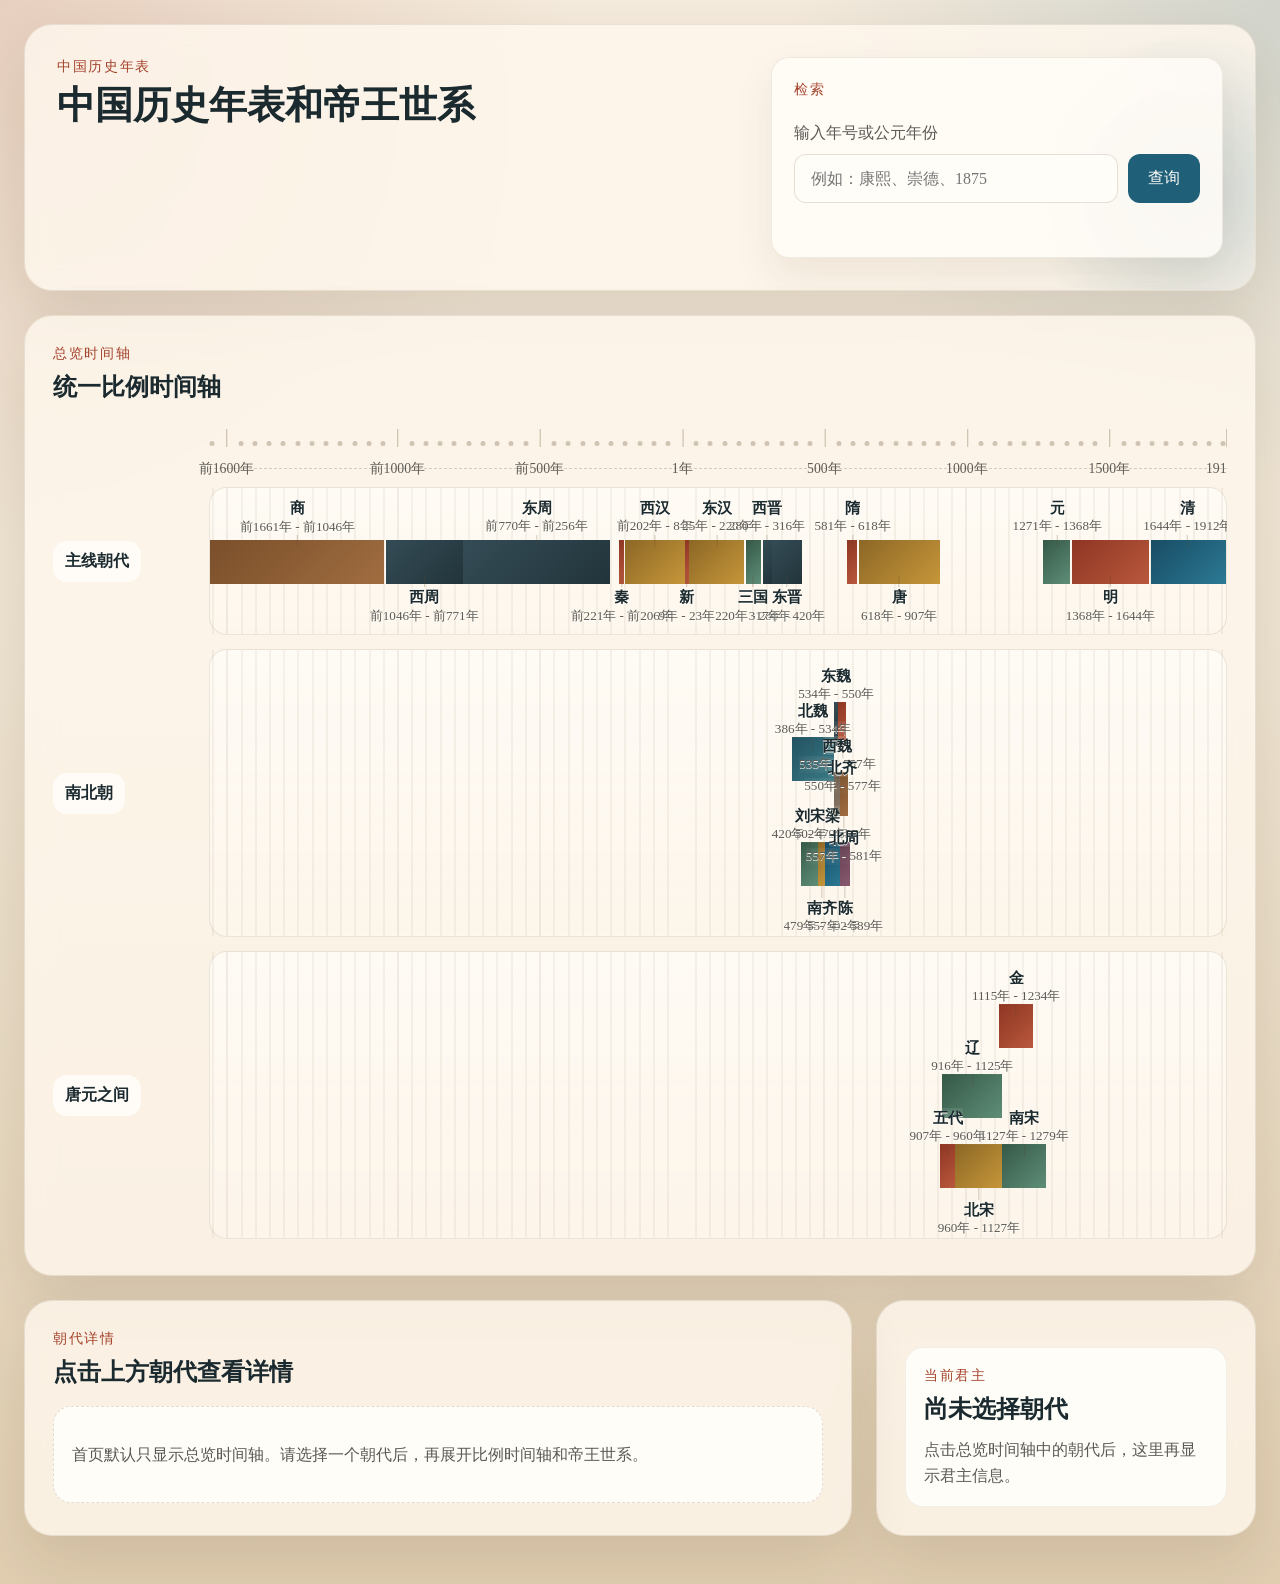
==== history/index.html @ cb57e573 "Add files via upload" ====
<!doctype html>
<html lang="zh-CN">
  <head>
    <meta charset="UTF-8" />
    <meta name="viewport" content="width=device-width, initial-scale=1.0" />
    <title>中国历史年表和帝王世系</title>
    <link rel="stylesheet" href="./src/styles.css" />
  </head>
  <body>
    <div class="page-shell">
      <header class="hero panel">
        <div class="hero-copy">
          <p class="eyebrow">中国历史年表</p>
          <h1>中国历史年表和帝王世系</h1>
        </div>
        <div class="hero-search">
          <div class="section-heading hero-search-head">
            <div>
              <p class="eyebrow">检索</p>
              <!-- <h2>按年号或公元年份反查</h2> -->
            </div>
          </div>

          <form id="searchForm" class="search-form">
            <label class="search-label" for="searchInput">输入年号或公元年份</label>
            <div class="search-row">
              <input
                id="searchInput"
                name="query"
                type="text"
                autocomplete="off"
                placeholder="例如：康熙、崇德、1875"
              />
              <button type="submit">查询</button>
            </div>
          </form>

          <div class="hero-search-body">
            <div id="searchResults" class="search-results" aria-live="polite"></div>
          </div>
        </div>
      </header>

      <main class="app-grid">
        <section class="panel overview-panel">
          <div class="section-heading">
            <div>
              <p class="eyebrow">总览时间轴</p>
              <h2>统一比例时间轴</h2>
            </div>
          </div>
          <div id="overviewTimeline" class="timeline-host" aria-live="polite"></div>
        </section>

        <aside class="panel search-panel">
          <div class="section-heading">
            <div>
              <!-- <p class="eyebrow">详情</p> -->
              <!-- <h2>当前皇帝</h2> -->
            </div>
          </div>
          <div id="selectedRulerPanel" class="selected-ruler-panel" aria-live="polite"></div>
        </aside>

        <section class="panel detail-panel" id="detailPanel" aria-live="polite"></section>
      </main>
    </div>

    <script src="./src/data/overview.js"></script>
    <script src="./src/data/shang.js"></script>
    <script src="./src/data/zhou.js"></script>
    <script src="./src/data/qin-xin.js"></script>
    <script src="./src/data/three-kingdoms.js"></script>
    <script src="./src/data/han.js"></script>
    <script src="./src/data/jin-dynasties.js"></script>
    <script src="./src/data/southern-northern-dynasties.js"></script>
    <script src="./src/data/sui-tang.js"></script>
    <script src="./src/data/five-dynasties.js"></script>
    <script src="./src/data/liao.js"></script>
    <script src="./src/data/song.js"></script>
    <script src="./src/data/jin.js"></script>
    <script src="./src/data/qing.js"></script>
    <script src="./src/data/ming.js"></script>
    <script src="./src/data/yuan.js"></script>
    <script src="./src/main.js"></script>
  </body>
</html>
---- history/src/styles.css ----
:root {
  --bg: #efe4d2;
  --bg-deep: #e1ceb1;
  --ink: #1b2a2f;
  --muted: #5c5a55;
  --panel: rgba(255, 248, 238, 0.8);
  --panel-border: rgba(94, 72, 44, 0.12);
  --shadow: 0 24px 60px rgba(59, 38, 17, 0.12);
  --bronze: #8b5e34;
  --gold: #af7b28;
  --vermilion: #a4432b;
  --jade: #47705e;
  --teal: #2f6672;
  --sand: #8b765d;
  --qing: #1f5f78;
  --qing-shiqing: #607682;
  --qing-shiqing-deep: #4f6672;
  --qing-xiangse: #a48e66;
  --qing-xiangse-deep: #8f7a54;
  --ink-soft: #314b53;
  --white: #fffdfa;
  --focus: #8f2d1c;
  --genealogy-link-gap: 18px;
  --genealogy-line: rgba(88, 72, 50, 0.62);
  --genealogy-line-strong: rgba(88, 72, 50, 0.78);
  --radius-xl: 28px;
  --radius-lg: 18px;
  --radius-md: 14px;
  --radius-sm: 10px;
}

* {
  box-sizing: border-box;
}

html {
  scroll-behavior: smooth;
}

body {
  margin: 0;
  color: var(--ink);
  font-family: "Songti SC", "Noto Serif CJK SC", "STSong", serif;
  background:
    radial-gradient(circle at top left, rgba(164, 67, 43, 0.16), transparent 28%),
    radial-gradient(circle at top right, rgba(31, 95, 120, 0.16), transparent 24%),
    linear-gradient(180deg, #f5ebdc 0%, var(--bg) 42%, var(--bg-deep) 100%);
  min-height: 100vh;
}

button,
input {
  font: inherit;
}

button {
  cursor: pointer;
}

.page-shell {
  width: 100%;
  margin: 0;
  padding: 24px 24px 48px;
}

.panel {
  background: var(--panel);
  backdrop-filter: blur(14px);
  border: 1px solid var(--panel-border);
  border-radius: var(--radius-xl);
  box-shadow: var(--shadow);
}

.hero {
  padding: 32px;
  display: grid;
  gap: 24px;
  grid-template-columns: minmax(0, 1.45fr) minmax(340px, 0.95fr);
  align-items: start;
  position: relative;
  overflow: hidden;
}

.hero::after {
  content: "";
  position: absolute;
  inset: auto -10% -35% auto;
  width: 380px;
  height: 380px;
  border-radius: 50%;
  background: radial-gradient(circle, rgba(31, 95, 120, 0.2), transparent 60%);
  pointer-events: none;
}

.eyebrow {
  margin: 0 0 8px;
  color: var(--vermilion);
  font-size: 0.88rem;
  letter-spacing: 0.12em;
  text-transform: uppercase;
}

.hero h1,
.section-heading h2,
.subpanel-head h3,
.focus-card h3,
.search-result-card h3,
.ruler-card h3 {
  margin: 0;
  font-family: "Kaiti SC", "STKaiti", "BiauKai", serif;
  font-weight: 700;
}

.hero h1 {
  font-size: clamp(2rem, 3vw, 3.2rem);
  line-height: 1.1;
}

.hero-text,
.section-note,
.detail-summary p,
.placeholder-state p,
.empty-search p,
.search-meta p,
.ruler-note,
.summary-list li {
  line-height: 1.7;
  color: var(--muted);
}

.hero-search {
  position: relative;
  z-index: 1;
  padding: 22px;
  background: rgba(255, 252, 247, 0.88);
  border: 1px solid rgba(94, 72, 44, 0.1);
  border-radius: var(--radius-lg);
  box-shadow: 0 18px 40px rgba(59, 38, 17, 0.08);
}

.hero-search-body {
  margin-top: 16px;
  max-height: 320px;
  overflow: auto;
  padding-right: 6px;
}

.detail-stats {
  display: grid;
  gap: 14px;
  grid-template-columns: repeat(auto-fit, minmax(180px, 1fr));
}

.metric-card,
.focus-card {
  background: rgba(255, 253, 249, 0.92);
  border: 1px solid rgba(94, 72, 44, 0.08);
  border-radius: var(--radius-lg);
  padding: 18px;
}

.metric-label {
  display: block;
  margin-bottom: 8px;
  color: var(--muted);
  font-size: 0.92rem;
}

.metric-card strong {
  display: block;
  font-size: 1.25rem;
}

.metric-note {
  display: block;
  margin-top: 8px;
  color: var(--muted);
  font-size: 0.92rem;
  line-height: 1.5;
}

.app-grid {
  margin-top: 24px;
  display: grid;
  gap: 24px;
  grid-template-columns: minmax(0, 1.5fr) minmax(380px, 0.5fr);
}

.overview-panel {
  grid-column: 1 / -1;
}

.detail-panel {
  grid-column: 1;
  grid-row: 2;
}

.search-panel {
  grid-column: 2;
  grid-row: 2;
  position: sticky;
  top: 18px;
  align-self: start;
}

.search-panel .section-heading {
  margin-bottom: 18px;
}

.section-heading,
.subpanel-head {
  display: flex;
  justify-content: space-between;
  gap: 18px;
  align-items: start;
}

.hero-search-head {
  display: grid;
  gap: 8px;
}

.overview-panel,
.detail-panel,
.search-panel {
  padding: 28px;
}

.status-legend {
  display: flex;
  gap: 10px;
  flex-wrap: wrap;
  margin-top: 18px;
}

.legend-pill {
  display: inline-flex;
  align-items: center;
  padding: 8px 12px;
  border-radius: 999px;
  font-size: 0.9rem;
  border: 1px solid rgba(94, 72, 44, 0.12);
}

.legend-active {
  background: rgba(31, 95, 120, 0.12);
}

.legend-pending {
  background: rgba(139, 118, 93, 0.12);
}

.legend-outline {
  background: rgba(164, 67, 43, 0.1);
}

.timeline-host {
  margin-top: 24px;
  overflow-x: auto;
  padding-bottom: 8px;
}

.timeline-axis,
.ruler-axis {
  position: relative;
  height: 42px;
  border-bottom: 1px dashed rgba(94, 72, 44, 0.24);
}

.timeline-axis-shell {
  display: grid;
  gap: 16px;
  grid-template-columns: 140px 1fr;
  align-items: end;
}

.timeline-axis-spacer {
  min-height: 1px;
}

.timeline-tick {
  position: absolute;
  top: 0;
  transform: translateX(-50%);
  display: flex;
  align-items: flex-end;
  height: 100%;
}

.timeline-tick::before {
  content: "";
  position: absolute;
  left: 50%;
  top: 2px;
  width: 1px;
  height: 18px;
  background: rgba(94, 72, 44, 0.36);
}

.timeline-tick.is-minor::before {
  top: 14px;
  width: 5px;
  height: 5px;
  border-radius: 50%;
  transform: translateX(-50%);
  background: rgba(94, 72, 44, 0.28);
}

.timeline-tick.is-minor span {
  display: none;
}

.timeline-tick span {
  display: inline-block;
  transform: translateY(10px);
  font-size: 0.86rem;
  color: var(--muted);
  white-space: nowrap;
}

.timeline-lanes {
  display: grid;
  gap: 14px;
  margin-top: 18px;
}

.timeline-lane {
  display: grid;
  gap: 16px;
  grid-template-columns: 140px 1fr;
  align-items: center;
}

.lane-label strong {
  display: inline-block;
  padding: 10px 12px;
  border-radius: var(--radius-md);
  background: rgba(255, 253, 249, 0.85);
}

.lane-track {
  position: relative;
  min-height: 148px;
  overflow: visible;
  border-radius: var(--radius-lg);
  background: linear-gradient(180deg, rgba(255, 253, 249, 0.72), rgba(255, 249, 241, 0.46));
  border: 1px solid rgba(94, 72, 44, 0.12);
}

.lane-track-guides {
  position: absolute;
  inset: 0;
  pointer-events: none;
}

.lane-track-guide {
  position: absolute;
  top: 0;
  bottom: 0;
  width: 1px;
  transform: translateX(-50%);
  background: rgba(94, 72, 44, 0.12);
}

.lane-track-guide.is-major {
  background: rgba(94, 72, 44, 0.16);
}

.dynasty-block,
.ruler-block {
  position: absolute;
  top: 52px;
  bottom: 52px;
  border: 0;
  border-radius: 0;
  box-sizing: border-box;
  padding: 0;
  text-align: left;
  display: flex;
  flex-direction: column;
  justify-content: space-between;
  color: var(--white);
  box-shadow: none;
  overflow: hidden;
  transition:
    transform 160ms ease,
    box-shadow 160ms ease,
    opacity 160ms ease;
}

.dynasty-block:hover,
.ruler-block:hover,
.lineage-node:hover,
.search-result-card:hover {
  transform: translateY(-2px);
}

.dynasty-block.is-selected,
.ruler-block.is-selected,
.lineage-node.is-selected,
.ruler-card.is-selected {
  outline: none;
  box-shadow: inset 0 0 0 2px rgba(143, 45, 28, 0.85);
}

.dynasty-block.is-pending {
  opacity: 0.78;
  border: 1px dashed rgba(255, 255, 255, 0.35);
}

.tone-bronze {
  background: linear-gradient(135deg, #7a4f2a, #a06d40);
}

.tone-ink {
  background: linear-gradient(135deg, #344c56, #22343b);
}

.tone-vermilion {
  background: linear-gradient(135deg, #8e3623, #b9583d);
}

.tone-gold {
  background: linear-gradient(135deg, #8c6726, #c69639);
}

.tone-jade {
  background: linear-gradient(135deg, #355847, #5e8e78);
}

.tone-teal {
  background: linear-gradient(135deg, #225262, #3b7a84);
}

.tone-sand {
  background: linear-gradient(135deg, #6a5a4b, #8e7b67);
}

.tone-qing {
  background: linear-gradient(135deg, #184c64, #2c7994);
}

.tone-plum {
  background: linear-gradient(135deg, #5f3b4d, #8a5a70);
}

.search-form {
  margin-top: 16px;
}

.selected-ruler-panel {
  margin-top: 0;
}

.inspector-card {
  padding: 18px;
  border-radius: var(--radius-lg);
  background: rgba(255, 253, 249, 0.94);
  border: 1px solid rgba(94, 72, 44, 0.08);
}

.inspector-head {
  display: flex;
  justify-content: space-between;
  gap: 12px;
  align-items: start;
}

.inspector-card h3 {
  margin: 0;
  font-family: "Kaiti SC", "STKaiti", "BiauKai", serif;
  font-size: 1.5rem;
}

.inspector-name,
.inspector-note {
  margin: 12px 0 0;
  line-height: 1.6;
  color: var(--muted);
}

.inspector-alias-list {
  margin: 14px 0 0;
  display: grid;
  gap: 10px;
}

.inspector-alias-list div {
  display: grid;
  gap: 4px;
}

.inspector-alias-list dt {
  color: #8a4a2f;
  font-size: 0.76rem;
}

.inspector-alias-list dd {
  margin: 0;
  line-height: 1.55;
  color: #4c443d;
  font-size: 0.82rem;
}

.inspector-meta {
  margin: 14px 0 0;
  display: grid;
  gap: 10px;
}

.inspector-meta div {
  display: grid;
  gap: 4px;
}

.inspector-meta dt {
  color: var(--muted);
  font-size: 0.86rem;
}

.inspector-meta dd {
  margin: 0;
  line-height: 1.55;
}

.inspector-era-block {
  margin-top: 16px;
}

.inspector-era-period + .inspector-era-period {
  margin-top: 14px;
}

.inspector-era-period.has-divider {
  padding-top: 12px;
  border-top: 1px solid rgba(94, 72, 44, 0.12);
}

.inspector-era-period-head {
  display: flex;
  justify-content: space-between;
  align-items: baseline;
  gap: 10px;
  margin-bottom: 8px;
  font-size: 0.82rem;
  color: var(--muted);
}

.inspector-era-period-head strong {
  color: var(--ink);
  font-size: 0.88rem;
}

.inspector-era-table-wrap {
  margin-top: 10px;
  max-height: 420px;
  overflow: auto;
  border: 1px solid rgba(94, 72, 44, 0.1);
  background: rgba(255, 253, 249, 0.82);
}

.inspector-era-table {
  width: max-content;
  min-width: 100%;
  border-collapse: collapse;
  table-layout: auto;
  font-size: 0.88rem;
}

.inspector-era-table col.col-reign {
  width: 96px;
}

.inspector-era-table col.col-era {
  width: 220px;
}

.inspector-era-table col.col-gregorian {
  width: 88px;
}

.inspector-era-table thead th {
  position: sticky;
  top: 0;
  z-index: 1;
  padding: 9px 10px;
  text-align: left;
  background: rgba(239, 228, 210, 0.96);
  border-bottom: 1px solid rgba(94, 72, 44, 0.14);
  font-weight: 600;
  white-space: nowrap;
  letter-spacing: 0.02em;
}

.inspector-era-table tbody td {
  padding: 9px 10px;
  vertical-align: top;
  border-top: 1px solid rgba(94, 72, 44, 0.08);
  white-space: nowrap;
}

.inspector-era-table tbody tr:first-child td {
  border-top: 0;
}

.inspector-era-table tbody tr:nth-child(even) td {
  background: rgba(255, 253, 249, 0.54);
}

.inspector-era-table tbody tr.is-era-start td {
  border-top: 2px solid rgba(94, 72, 44, 0.24);
}

.year-col.reign-col,
.year-col.gregorian-col {
  white-space: nowrap;
  color: var(--muted);
  font-size: 0.82rem;
}

.year-col.era-col {
  width: auto;
  white-space: nowrap;
}

.era-chip-group {
  display: inline-flex;
  flex-wrap: nowrap;
  gap: 6px;
  align-items: center;
  white-space: nowrap;
}

.era-chip {
  display: inline-flex;
  align-items: center;
  min-height: 22px;
  padding: 2px 7px;
  border-left: 4px solid currentColor;
  background: rgba(255, 253, 249, 0.88);
  line-height: 1.25;
  white-space: nowrap;
}

.era-chip.is-tone-1 {
  color: #7d4b3e;
  background: rgba(164, 67, 43, 0.08);
}

.era-chip.is-tone-2 {
  color: #5f6651;
  background: rgba(143, 122, 84, 0.12);
}

.era-chip.is-tone-3 {
  color: #355b66;
  background: rgba(31, 95, 120, 0.1);
}

.era-chip.is-tone-4 {
  color: #5b4c77;
  background: rgba(96, 118, 130, 0.12);
}

.era-chip.is-tone-5 {
  color: #6a5c35;
  background: rgba(198, 150, 57, 0.12);
}

.era-chip.is-tone-6 {
  color: #3f6754;
  background: rgba(94, 142, 120, 0.12);
}

.search-label {
  display: block;
  margin-bottom: 10px;
  color: var(--muted);
}

.search-row {
  display: flex;
  gap: 10px;
}

.search-row input {
  flex: 1;
  min-width: 0;
  border-radius: 12px;
  border: 1px solid rgba(94, 72, 44, 0.16);
  padding: 14px 16px;
  background: rgba(255, 253, 249, 0.92);
  color: var(--ink);
}

.search-row button,
.search-result-card,
.lineage-node {
  border: 0;
}

.search-row button {
  padding: 14px 20px;
  border-radius: 12px;
  background: var(--qing);
  color: var(--white);
}

.summary-list {
  margin: 10px 0 0;
  padding-left: 18px;
}

.search-results {
  margin-top: 16px;
  display: grid;
  gap: 12px;
}

.search-result-card {
  width: 100%;
  text-align: left;
  padding: 16px;
  border-radius: var(--radius-lg);
  background: rgba(255, 253, 249, 0.92);
  border: 1px solid rgba(94, 72, 44, 0.08);
}

.result-kind,
.card-order,
.subheading {
  display: inline-block;
  margin-bottom: 8px;
  color: var(--vermilion);
  font-size: 0.85rem;
}

.detail-summary {
  display: grid;
  grid-template-columns: 1.35fr 0.65fr;
  gap: 18px;
  margin-top: 22px;
}

.detail-summary.is-single {
  grid-template-columns: 1fr;
}

.subpanel {
  margin-top: 22px;
  padding: 20px;
  border-radius: var(--radius-lg);
  background: rgba(255, 253, 249, 0.62);
  border: 1px solid rgba(94, 72, 44, 0.08);
}

.ruler-axis {
  margin-top: 18px;
}

.ruler-axis-shell {
  margin-top: 18px;
  display: grid;
  grid-template-columns: 112px minmax(0, 1fr);
  gap: 14px;
  align-items: end;
}

.ruler-axis-shell .ruler-axis {
  margin-top: 0;
}

.ruler-track-stack.has-rows {
  margin-top: 14px;
  display: grid;
  gap: 18px;
}

.ruler-track-row {
  display: grid;
  grid-template-columns: 112px minmax(0, 1fr);
  gap: 14px;
  align-items: center;
}

.ruler-track-row-label {
  color: var(--muted);
  font-size: 0.92rem;
}

.ruler-track-row-label strong {
  display: inline-block;
  padding: 8px 10px;
  background: rgba(255, 253, 249, 0.82);
  border: 1px solid rgba(94, 72, 44, 0.08);
}

.ruler-track-stack.has-rows .ruler-track-row-track .ruler-track {
  margin-top: 0;
}

.ruler-track-stack.is-single .ruler-track-row-track .ruler-track {
  margin-top: 14px;
}

.ruler-tick span {
  transform: translateY(6px);
}

.ruler-track {
  position: relative;
  min-height: 156px;
  margin-top: 14px;
  border-radius: 0;
  overflow: visible;
  background: transparent;
}

.ruler-track::before {
  content: "";
  position: absolute;
  top: 0;
  bottom: 0;
  left: -22px;
  right: -22px;
  background:
    linear-gradient(180deg, rgba(49, 75, 83, 0.08), rgba(49, 75, 83, 0.02)),
    repeating-linear-gradient(
      90deg,
      transparent,
      transparent 95px,
      rgba(94, 72, 44, 0.05) 95px,
      rgba(94, 72, 44, 0.05) 96px
    );
  border: 1px solid rgba(94, 72, 44, 0.12);
  border-radius: 0;
  z-index: 0;
}

.ruler-grid {
  position: absolute;
  inset: 0 -22px;
  z-index: 0;
}

.ruler-grid-line {
  position: absolute;
  top: 0;
  bottom: 0;
}

.ruler-grid-line::before {
  content: "";
  position: absolute;
  left: 50%;
  top: 0;
  bottom: 0;
  transform: translateX(-50%);
}

.ruler-grid-line.is-minor::before {
  width: 1px;
  background: rgba(94, 72, 44, 0.12);
}

.ruler-grid-line.is-major::before {
  width: 2px;
  background: rgba(94, 72, 44, 0.22);
}

.ruler-grid-line.is-boundary::before {
  width: 1px;
  background: rgba(31, 95, 120, 0.22);
}

.ruler-block {
  border-radius: 0;
  z-index: 1;
}

.timeline-outside-label {
  position: absolute;
  z-index: 2;
  transform: translateX(-50%);
  max-width: 168px;
  padding: 0;
  display: flex;
  flex-direction: column;
  gap: 1px;
  align-items: center;
  font-size: 0.96rem;
  line-height: 1.25;
  color: var(--ink);
  background: none;
  border: 0;
  appearance: none;
  pointer-events: auto;
  cursor: pointer;
  text-align: center;
}

.timeline-outside-label.is-above {
  top: 10px;
}

.timeline-outside-label.is-below {
  bottom: 10px;
}

.timeline-outside-label.is-above::after,
.timeline-outside-label.is-below::before {
  content: "";
  position: absolute;
  left: 50%;
  width: 1px;
  height: 12px;
  transform: translateX(-50%);
  background: rgba(94, 72, 44, 0.28);
}

.timeline-outside-label.is-above::after {
  top: 100%;
}

.timeline-outside-label.is-below::before {
  bottom: 100%;
}

.timeline-outside-name,
.timeline-outside-meta {
  display: block;
  max-width: 100%;
  overflow: hidden;
  text-overflow: ellipsis;
  white-space: nowrap;
  text-shadow:
    0 1px 0 rgba(255, 253, 249, 0.96),
    0 0 12px rgba(255, 253, 249, 0.72);
}

.timeline-outside-name {
  font-weight: 700;
}

.timeline-outside-meta {
  font-size: 0.82rem;
  color: var(--muted);
}

.timeline-outside-label.is-ruler.is-tone-a {
  color: var(--qing-shiqing-deep);
}

.timeline-outside-label.is-ruler.is-tone-b {
  color: var(--qing-xiangse-deep);
}

.timeline-outside-label.is-selected .timeline-outside-name {
  color: var(--focus);
  text-decoration: underline;
  text-decoration-thickness: 2px;
  text-underline-offset: 0.16em;
}

.timeline-outside-label:hover .timeline-outside-name {
  color: var(--focus);
}

.ruler-block.is-tone-a {
  background: linear-gradient(135deg, var(--qing-shiqing-deep), var(--qing-shiqing));
}

.ruler-block.is-tone-b {
  background: linear-gradient(135deg, var(--qing-xiangse-deep), var(--qing-xiangse));
}

.genealogy-flow {
  margin-top: 18px;
  overflow-x: auto;
  padding-bottom: 8px;
}

.genealogy-row {
  display: grid;
  grid-template-columns: 112px minmax(0, 1fr);
  gap: 14px;
  width: max-content;
  padding: 10px 0;
  border-top: 1px solid rgba(94, 72, 44, 0.12);
}

.genealogy-row + .genealogy-row {
  margin-top: 0;
}

.genealogy-row.is-band-a {
  background: linear-gradient(90deg, rgba(255, 253, 249, 0.28), rgba(255, 253, 249, 0.12));
}

.genealogy-row.is-band-b {
  background: linear-gradient(90deg, rgba(96, 118, 130, 0.05), rgba(96, 118, 130, 0.02));
}

.genealogy-label {
  padding-top: 18px;
  color: var(--muted);
  font-size: 0.92rem;
}

.genealogy-label strong {
  display: inline-block;
  padding: 8px 10px;
  background: rgba(255, 253, 249, 0.82);
  border: 1px solid rgba(94, 72, 44, 0.08);
}

.genealogy-canvas {
  position: relative;
  display: grid;
  gap: 0;
  width: max-content;
  padding: 0 0 var(--genealogy-link-gap);
}

.genealogy-connector-group {
  position: absolute;
  inset: 0 0 auto 0;
  height: 0;
  pointer-events: none;
}

.genealogy-branch {
  position: absolute;
  height: 1px;
  border-top: 3px solid var(--genealogy-line);
}

.genealogy-branch.is-children {
  top: calc(-1 * var(--genealogy-link-gap));
}

.genealogy-branch.is-parent-link {
  top: calc(-1 * var(--genealogy-link-gap));
  border-top-color: var(--genealogy-line-strong);
}

.genealogy-joint {
  position: absolute;
  top: calc(-1 * var(--genealogy-link-gap) - 5px);
  width: 10px;
  height: 10px;
  transform: translateX(-50%);
  background: #f7f0e2;
  border: 2px solid var(--genealogy-line-strong);
}

.genealogy-joint.is-parent {
  width: 12px;
  height: 12px;
  background: #efe4d2;
  border-color: var(--genealogy-line-strong);
}

.genealogy-joint.is-branch-point {
  width: 12px;
  height: 12px;
  background: #f2e5d1;
  border-color: var(--genealogy-line-strong);
}

.genealogy-node {
  position: relative;
  z-index: 1;
  margin: 0 6px;
  padding: 10px 8px;
  appearance: none;
  border: 1px solid rgba(94, 72, 44, 0.12);
  border-radius: 0;
  background: rgba(255, 253, 249, 0.96);
  text-align: center;
  color: var(--ink);
  box-shadow: 0 12px 30px rgba(59, 38, 17, 0.08);
}

.genealogy-node.has-parent::before {
  content: "";
  position: absolute;
  left: 50%;
  top: calc(-1 * var(--genealogy-link-gap));
  width: 3px;
  height: var(--genealogy-link-gap);
  background: var(--genealogy-line);
}

.genealogy-node.has-children::after {
  content: "";
  position: absolute;
  left: 50%;
  bottom: calc(-1 * var(--genealogy-link-gap));
  width: 3px;
  height: var(--genealogy-link-gap);
  background: var(--genealogy-line);
}

.genealogy-node.is-emperor {
  border-width: 2px;
  min-height: 54px;
  display: flex;
  flex-direction: column;
  align-items: center;
  justify-content: center;
  gap: 2px;
}

.genealogy-node.is-emperor.is-tone-a {
  background: rgba(96, 118, 130, 0.1);
  border-color: rgba(79, 102, 114, 0.34);
}

.genealogy-node.is-emperor.is-tone-b {
  background: rgba(164, 142, 102, 0.12);
  border-color: rgba(143, 122, 84, 0.34);
}

.genealogy-node.is-relative {
  background: rgba(92, 90, 85, 0.06);
  border-style: dashed;
  min-height: 68px;
  display: flex;
  flex-direction: column;
  align-items: flex-start;
  justify-content: center;
  text-align: left;
}

.genealogy-node.is-selected {
  outline: 2px solid rgba(143, 45, 28, 0.85);
  outline-offset: 2px;
}

.genealogy-node.is-emperor:hover,
.genealogy-node.is-relative:hover {
  transform: translateY(-2px);
}

.genealogy-head {
  display: flex;
  justify-content: space-between;
  gap: 8px;
  align-items: start;
}

.genealogy-kicker {
  display: inline-block;
  color: var(--vermilion);
  font-size: 0.76rem;
  line-height: 1.1;
}

.genealogy-node-title {
  display: block;
  width: 100%;
  font-family: "Kaiti SC", "STKaiti", "BiauKai", serif;
  font-size: 1rem;
  line-height: 1.25;
}

.genealogy-node-years {
  display: block;
  margin-top: 4px;
  color: var(--muted);
  font-size: 0.74rem;
  line-height: 1.3;
}

.genealogy-node-meta {
  display: block;
  margin-top: 4px;
  color: var(--muted);
  font-size: 0.74rem;
  line-height: 1.35;
}

.genealogy-node h4 {
  margin: 6px 0 0;
  font-family: "Kaiti SC", "STKaiti", "BiauKai", serif;
  font-size: 1.05rem;
}

.genealogy-name,
.genealogy-subtitle,
.genealogy-meta,
.genealogy-note {
  margin: 5px 0 0;
  line-height: 1.45;
  font-size: 0.88rem;
}

.genealogy-subtitle,
.genealogy-meta,
.genealogy-note {
  color: var(--muted);
}

.genealogy-era-list {
  margin: 8px 0 0;
  padding: 0;
  list-style: none;
  display: flex;
  flex-wrap: wrap;
  gap: 6px;
}

.genealogy-era-list li {
  display: inline-flex;
  gap: 6px;
  align-items: center;
  padding: 4px 8px;
  background: rgba(255, 253, 249, 0.86);
  border: 1px solid rgba(31, 95, 120, 0.18);
  font-size: 0.8rem;
}

.lineage-chain {
  margin-top: 16px;
  display: flex;
  flex-wrap: wrap;
  gap: 10px;
  align-items: center;
}

.lineage-node {
  display: inline-flex;
  flex-direction: column;
  gap: 4px;
  padding: 12px 14px;
  border-radius: 14px;
  background: rgba(31, 95, 120, 0.12);
  color: var(--ink);
}

.lineage-node span {
  color: var(--muted);
  font-size: 0.86rem;
}

.lineage-link {
  display: inline-flex;
  align-items: center;
  justify-content: center;
  padding: 8px 12px;
  border-radius: 999px;
  background: rgba(164, 67, 43, 0.1);
  color: var(--vermilion);
  font-size: 0.88rem;
}

.ruler-card-grid {
  margin-top: 18px;
  display: grid;
  gap: 16px;
  grid-template-columns: repeat(auto-fit, minmax(260px, 1fr));
}

.ruler-card {
  padding: 18px;
  border-radius: var(--radius-lg);
  background: rgba(255, 253, 249, 0.95);
  border: 1px solid rgba(94, 72, 44, 0.08);
}

.ruler-card-head {
  display: flex;
  justify-content: space-between;
  gap: 12px;
  align-items: start;
}

.succession-badge {
  flex: none;
  padding: 4px 8px;
  border-radius: 999px;
  background: rgba(31, 95, 120, 0.12);
  color: var(--ink-soft);
  font-size: 0.76rem;
}

.ruler-meta {
  margin: 18px 0 0;
  display: grid;
  gap: 12px;
}

.ruler-meta div {
  display: grid;
  gap: 4px;
}

.ruler-meta dt {
  color: var(--muted);
  font-size: 0.92rem;
}

.ruler-meta dd {
  margin: 0;
  line-height: 1.65;
}

.era-section {
  margin-top: 18px;
}

.era-list {
  margin: 10px 0 0;
  padding: 0;
  list-style: none;
  display: grid;
  gap: 10px;
}

.era-list li {
  display: flex;
  justify-content: space-between;
  gap: 12px;
  padding: 12px;
  border-radius: 12px;
  background: rgba(31, 95, 120, 0.06);
}

.ruler-note {
  margin: 16px 0 0;
}

.placeholder-state,
.empty-search {
  margin-top: 18px;
  padding: 18px;
  border-radius: var(--radius-lg);
  background: rgba(255, 253, 249, 0.92);
  border: 1px dashed rgba(94, 72, 44, 0.18);
}

@media (max-width: 1120px) {
  .hero,
  .app-grid,
  .detail-summary {
    grid-template-columns: 1fr;
  }

  .detail-panel,
  .search-panel {
    grid-column: 1 / -1;
    grid-row: auto;
    position: static;
  }
}

@media (max-width: 840px) {
  .page-shell {
    padding: 10px 10px 24px;
  }

  .hero,
  .overview-panel,
  .detail-panel,
  .search-panel {
    padding: 20px;
  }

  .hero-search {
    padding: 18px;
  }

  .hero-search-body {
    max-height: none;
    overflow: visible;
    padding-right: 0;
  }

  .timeline-lane {
    grid-template-columns: 1fr;
  }

  .timeline-axis-shell {
    grid-template-columns: 1fr;
  }

  .timeline-axis-spacer {
    display: none;
  }

  .lane-track {
    min-width: 960px;
  }

  .ruler-track {
    min-width: 960px;
  }

  .ruler-axis-shell,
  .ruler-track-row {
    grid-template-columns: 1fr;
  }

  .ruler-axis-spacer {
    display: none;
  }

  .ruler-track-row-label {
    padding-bottom: 6px;
  }

  .genealogy-row {
    grid-template-columns: 1fr;
    min-width: 960px;
  }

  .genealogy-label {
    padding-top: 0;
    padding-bottom: 6px;
  }

  .search-row {
    flex-direction: column;
  }
}
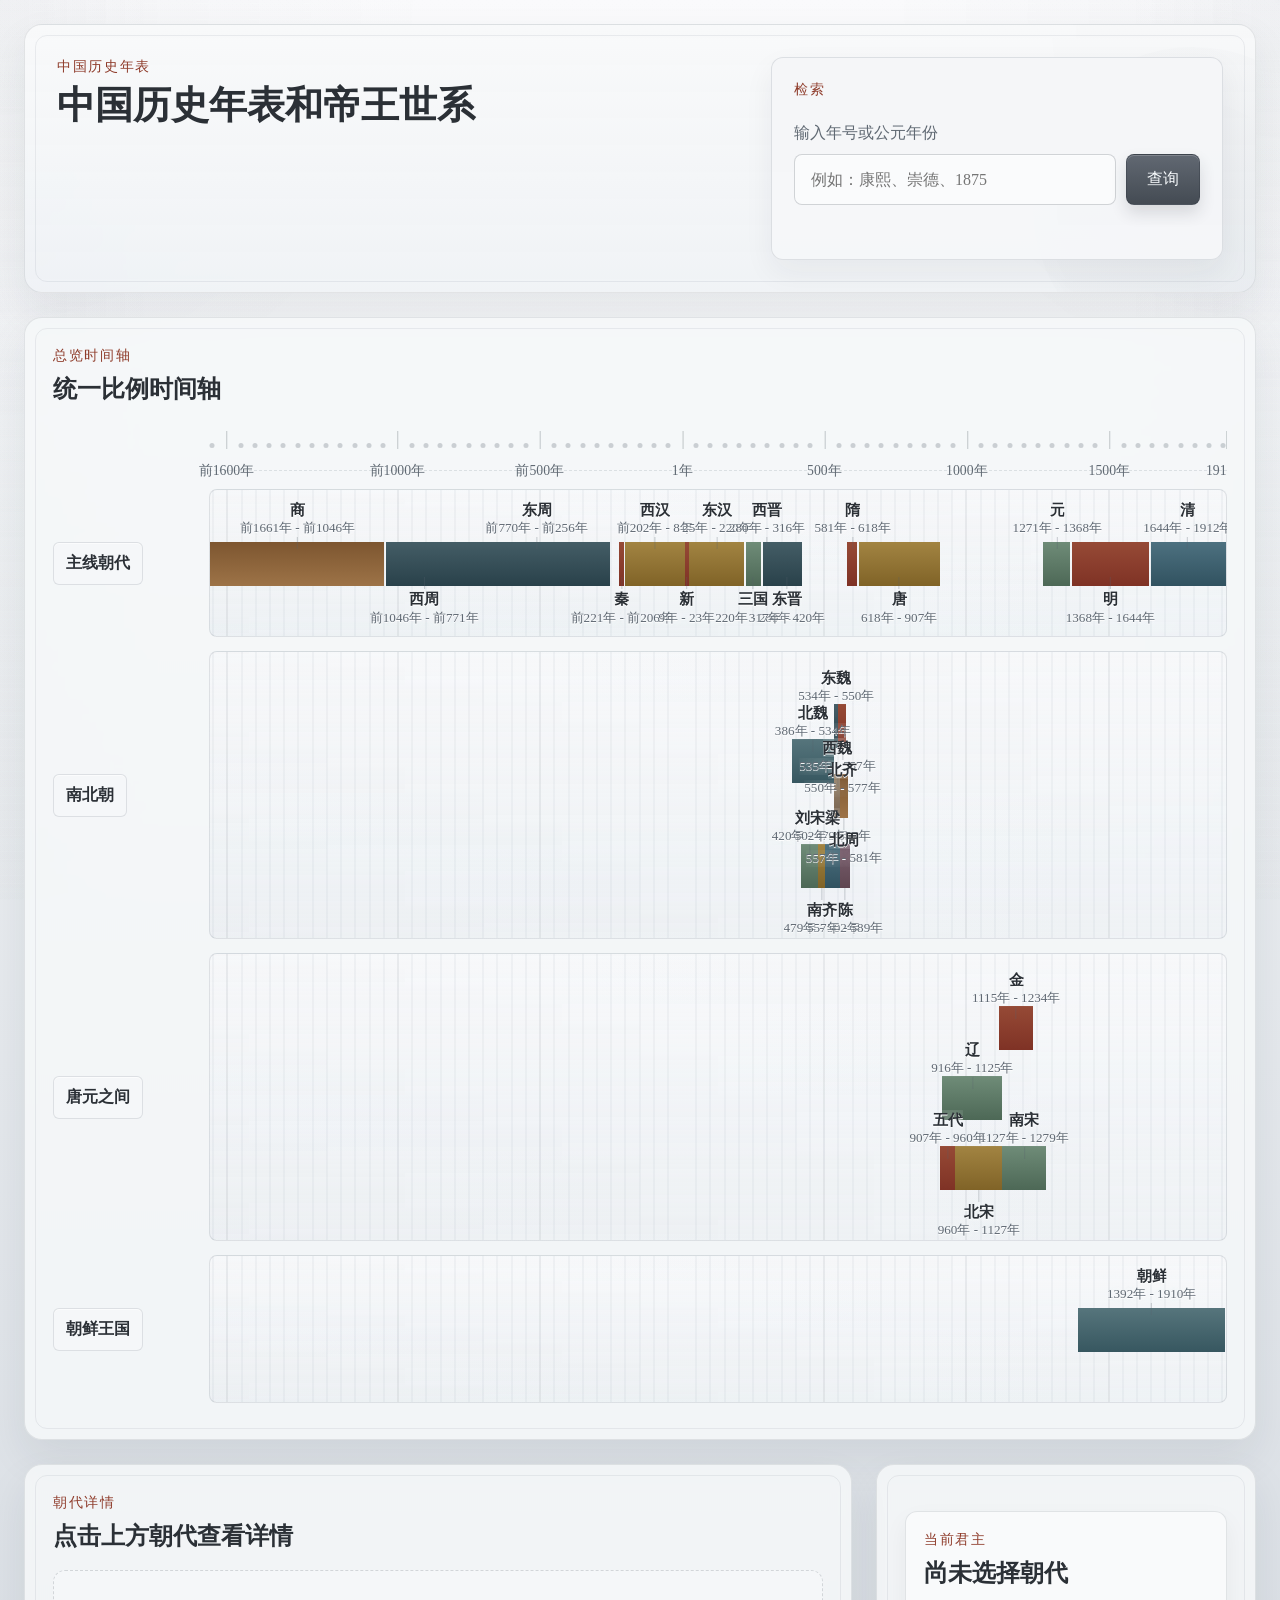
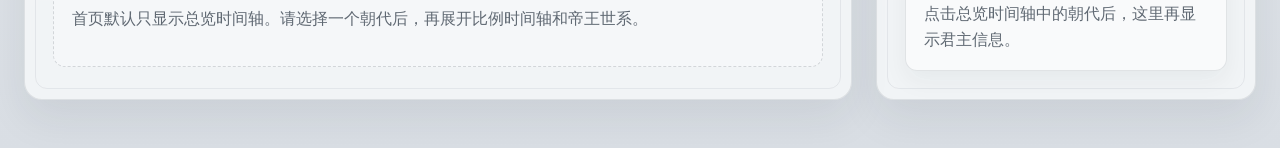
==== commit 0b737bb5: "Add files via upload" ====
--- a/history/index.html
+++ b/history/index.html
@@ -79,6 +79,7 @@
     <script src="./src/data/liao.js"></script>
     <script src="./src/data/song.js"></script>
     <script src="./src/data/jin.js"></script>
+    <script src="./src/data/joseon.js"></script>
     <script src="./src/data/qing.js"></script>
     <script src="./src/data/ming.js"></script>
     <script src="./src/data/yuan.js"></script>
--- a/history/src/styles.css
+++ b/history/src/styles.css
@@ -1,32 +1,43 @@
 :root {
-  --bg: #efe4d2;
-  --bg-deep: #e1ceb1;
-  --ink: #1b2a2f;
-  --muted: #5c5a55;
-  --panel: rgba(255, 248, 238, 0.8);
-  --panel-border: rgba(94, 72, 44, 0.12);
-  --shadow: 0 24px 60px rgba(59, 38, 17, 0.12);
-  --bronze: #8b5e34;
-  --gold: #af7b28;
-  --vermilion: #a4432b;
-  --jade: #47705e;
-  --teal: #2f6672;
-  --sand: #8b765d;
-  --qing: #1f5f78;
-  --qing-shiqing: #607682;
-  --qing-shiqing-deep: #4f6672;
-  --qing-xiangse: #a48e66;
-  --qing-xiangse-deep: #8f7a54;
-  --ink-soft: #314b53;
-  --white: #fffdfa;
-  --focus: #8f2d1c;
+  --bg: #ebeef1;
+  --bg-deep: #d9dee4;
+  --paper: rgba(248, 249, 250, 0.95);
+  --paper-soft: rgba(244, 246, 248, 0.88);
+  --ink: #2b3036;
+  --muted: #606973;
+  --panel: rgba(246, 248, 249, 0.84);
+  --panel-border: rgba(90, 99, 110, 0.14);
+  --panel-border-strong: rgba(79, 89, 101, 0.28);
+  --shadow: 0 18px 42px rgba(27, 35, 45, 0.08);
+  --bronze: #7a5732;
+  --gold: #9b7a35;
+  --vermilion: #8f3c2b;
+  --jade: #5c7764;
+  --teal: #4b6b74;
+  --sand: #91806d;
+  --qing: #365b69;
+  --qing-shiqing: #6d8792;
+  --qing-shiqing-deep: #506975;
+  --qing-xiangse: #b19a70;
+  --qing-xiangse-deep: #91784f;
+  --ink-soft: #4a433c;
+  --white: #f8fbfd;
+  --focus: #8c281c;
+  --surface-0: rgba(250, 251, 252, 0.98);
+  --surface-1: rgba(246, 247, 249, 0.94);
+  --surface-2: rgba(239, 242, 245, 0.9);
+  --surface-3: rgba(232, 236, 240, 0.82);
+  --surface-4: rgba(226, 231, 236, 0.96);
+  --line-soft: rgba(89, 99, 110, 0.1);
+  --line-mid: rgba(89, 99, 110, 0.16);
+  --line-strong: rgba(89, 99, 110, 0.26);
   --genealogy-link-gap: 18px;
-  --genealogy-line: rgba(88, 72, 50, 0.62);
-  --genealogy-line-strong: rgba(88, 72, 50, 0.78);
-  --radius-xl: 28px;
-  --radius-lg: 18px;
-  --radius-md: 14px;
-  --radius-sm: 10px;
+  --genealogy-line: rgba(103, 112, 124, 0.62);
+  --genealogy-line-strong: rgba(96, 106, 118, 0.82);
+  --radius-xl: 18px;
+  --radius-lg: 12px;
+  --radius-md: 8px;
+  --radius-sm: 6px;
 }
 
 * {
@@ -38,14 +49,48 @@
 }
 
 body {
+  position: relative;
   margin: 0;
   color: var(--ink);
   font-family: "Songti SC", "Noto Serif CJK SC", "STSong", serif;
   background:
-    radial-gradient(circle at top left, rgba(164, 67, 43, 0.16), transparent 28%),
-    radial-gradient(circle at top right, rgba(31, 95, 120, 0.16), transparent 24%),
-    linear-gradient(180deg, #f5ebdc 0%, var(--bg) 42%, var(--bg-deep) 100%);
+    linear-gradient(180deg, #f7f8fa 0%, var(--bg) 36%, var(--bg-deep) 100%);
   min-height: 100vh;
+  overflow-x: hidden;
+}
+
+body::before,
+body::after,
+.page-shell::before,
+.page-shell::after {
+  content: "";
+  position: fixed;
+  pointer-events: none;
+}
+
+body::before {
+  inset: 0;
+  z-index: 0;
+  background-image:
+    radial-gradient(circle at top left, rgba(118, 126, 136, 0.05), transparent 28%),
+    radial-gradient(circle at top right, rgba(83, 96, 112, 0.04), transparent 26%),
+    linear-gradient(180deg, rgba(255, 255, 255, 0.34), rgba(243, 245, 247, 0.2)),
+    repeating-linear-gradient(
+      0deg,
+      rgba(255, 255, 255, 0.05),
+      rgba(255, 255, 255, 0.05) 1px,
+      rgba(0, 0, 0, 0) 1px,
+      rgba(0, 0, 0, 0) 8px
+    );
+  background-repeat: no-repeat;
+  background-size: auto;
+  background-position: center;
+  opacity: 1;
+  filter: none;
+}
+
+body::after {
+  display: none;
 }
 
 button,
@@ -58,17 +103,53 @@
 }
 
 .page-shell {
+  position: relative;
+  isolation: isolate;
+  z-index: 1;
   width: 100%;
   margin: 0;
   padding: 24px 24px 48px;
 }
 
+.page-shell::before {
+  display: none;
+}
+
+.page-shell::after {
+  inset: 0;
+  z-index: 0;
+  background:
+    linear-gradient(
+      90deg,
+      rgba(117, 126, 136, 0.03),
+      rgba(117, 126, 136, 0) 12%,
+      rgba(117, 126, 136, 0) 88%,
+      rgba(117, 126, 136, 0.03)
+    );
+}
+
+.page-shell > * {
+  position: relative;
+  z-index: 1;
+}
+
 .panel {
+  position: relative;
+  isolation: isolate;
   background: var(--panel);
-  backdrop-filter: blur(14px);
+  backdrop-filter: blur(6px);
   border: 1px solid var(--panel-border);
   border-radius: var(--radius-xl);
   box-shadow: var(--shadow);
+}
+
+.panel::before {
+  content: "";
+  position: absolute;
+  inset: 10px;
+  border: 1px solid rgba(117, 126, 136, 0.12);
+  border-radius: calc(var(--radius-xl) - 6px);
+  pointer-events: none;
 }
 
 .hero {
@@ -79,16 +160,19 @@
   align-items: start;
   position: relative;
   overflow: hidden;
+  background:
+    linear-gradient(180deg, rgba(248, 249, 250, 0.96), rgba(239, 242, 245, 0.92)),
+    radial-gradient(circle at top right, rgba(103, 112, 124, 0.08), transparent 38%);
 }
 
 .hero::after {
   content: "";
   position: absolute;
-  inset: auto -10% -35% auto;
-  width: 380px;
-  height: 380px;
+  inset: auto -8% -28% auto;
+  width: 320px;
+  height: 320px;
   border-radius: 50%;
-  background: radial-gradient(circle, rgba(31, 95, 120, 0.2), transparent 60%);
+  background: radial-gradient(circle, rgba(128, 136, 147, 0.08), rgba(128, 136, 147, 0));
   pointer-events: none;
 }
 
@@ -132,10 +216,10 @@
   position: relative;
   z-index: 1;
   padding: 22px;
-  background: rgba(255, 252, 247, 0.88);
-  border: 1px solid rgba(94, 72, 44, 0.1);
+  background: var(--surface-1);
+  border: 1px solid var(--line-mid);
   border-radius: var(--radius-lg);
-  box-shadow: 0 18px 40px rgba(59, 38, 17, 0.08);
+  box-shadow: 0 12px 30px rgba(33, 41, 50, 0.06);
 }
 
 .hero-search-body {
@@ -153,8 +237,8 @@
 
 .metric-card,
 .focus-card {
-  background: rgba(255, 253, 249, 0.92);
-  border: 1px solid rgba(94, 72, 44, 0.08);
+  background: var(--surface-0);
+  border: 1px solid var(--line-soft);
   border-radius: var(--radius-lg);
   padding: 18px;
 }
@@ -239,19 +323,19 @@
   padding: 8px 12px;
   border-radius: 999px;
   font-size: 0.9rem;
-  border: 1px solid rgba(94, 72, 44, 0.12);
+  border: 1px solid var(--line-soft);
 }
 
 .legend-active {
-  background: rgba(31, 95, 120, 0.12);
+  background: rgba(97, 113, 128, 0.12);
 }
 
 .legend-pending {
-  background: rgba(139, 118, 93, 0.12);
+  background: rgba(126, 134, 144, 0.12);
 }
 
 .legend-outline {
-  background: rgba(164, 67, 43, 0.1);
+  background: rgba(89, 99, 110, 0.08);
 }
 
 .timeline-host {
@@ -264,7 +348,7 @@
 .ruler-axis {
   position: relative;
   height: 42px;
-  border-bottom: 1px dashed rgba(94, 72, 44, 0.24);
+  border-bottom: 1px dashed var(--line-mid);
 }
 
 .timeline-axis-shell {
@@ -294,7 +378,7 @@
   top: 2px;
   width: 1px;
   height: 18px;
-  background: rgba(94, 72, 44, 0.36);
+  background: rgba(89, 99, 110, 0.34);
 }
 
 .timeline-tick.is-minor::before {
@@ -303,7 +387,7 @@
   height: 5px;
   border-radius: 50%;
   transform: translateX(-50%);
-  background: rgba(94, 72, 44, 0.28);
+  background: rgba(89, 99, 110, 0.28);
 }
 
 .timeline-tick.is-minor span {
@@ -334,17 +418,21 @@
 .lane-label strong {
   display: inline-block;
   padding: 10px 12px;
-  border-radius: var(--radius-md);
-  background: rgba(255, 253, 249, 0.85);
+  border-radius: var(--radius-sm);
+  background: var(--surface-1);
+  border: 1px solid var(--line-mid);
+  box-shadow: inset 0 1px 0 rgba(255, 255, 255, 0.52);
 }
 
 .lane-track {
   position: relative;
   min-height: 148px;
   overflow: visible;
-  border-radius: var(--radius-lg);
-  background: linear-gradient(180deg, rgba(255, 253, 249, 0.72), rgba(255, 249, 241, 0.46));
-  border: 1px solid rgba(94, 72, 44, 0.12);
+  border-radius: var(--radius-md);
+  background:
+    linear-gradient(180deg, rgba(247, 248, 250, 0.88), rgba(236, 240, 244, 0.62)),
+    linear-gradient(90deg, rgba(118, 126, 136, 0.05), rgba(118, 126, 136, 0));
+  border: 1px solid var(--line-mid);
 }
 
 .lane-track-guides {
@@ -359,11 +447,11 @@
   bottom: 0;
   width: 1px;
   transform: translateX(-50%);
-  background: rgba(94, 72, 44, 0.12);
+  background: rgba(110, 120, 132, 0.12);
 }
 
 .lane-track-guide.is-major {
-  background: rgba(94, 72, 44, 0.16);
+  background: rgba(110, 120, 132, 0.22);
 }
 
 .dynasty-block,
@@ -400,48 +488,50 @@
 .lineage-node.is-selected,
 .ruler-card.is-selected {
   outline: none;
-  box-shadow: inset 0 0 0 2px rgba(143, 45, 28, 0.85);
+  box-shadow:
+    inset 0 0 0 2px rgba(138, 148, 160, 0.9),
+    inset 0 0 0 4px rgba(70, 80, 92, 0.3);
 }
 
 .dynasty-block.is-pending {
   opacity: 0.78;
-  border: 1px dashed rgba(255, 255, 255, 0.35);
+  border: 1px dashed rgba(255, 244, 229, 0.42);
 }
 
 .tone-bronze {
-  background: linear-gradient(135deg, #7a4f2a, #a06d40);
+  background: linear-gradient(180deg, #7d5630, #9d7347);
 }
 
 .tone-ink {
-  background: linear-gradient(135deg, #344c56, #22343b);
+  background: linear-gradient(180deg, #445d66, #29414a);
 }
 
 .tone-vermilion {
-  background: linear-gradient(135deg, #8e3623, #b9583d);
+  background: linear-gradient(180deg, #964a36, #7f3225);
 }
 
 .tone-gold {
-  background: linear-gradient(135deg, #8c6726, #c69639);
+  background: linear-gradient(180deg, #a28442, #806327);
 }
 
 .tone-jade {
-  background: linear-gradient(135deg, #355847, #5e8e78);
+  background: linear-gradient(180deg, #6f8c78, #4d6856);
 }
 
 .tone-teal {
-  background: linear-gradient(135deg, #225262, #3b7a84);
+  background: linear-gradient(180deg, #56757c, #375760);
 }
 
 .tone-sand {
-  background: linear-gradient(135deg, #6a5a4b, #8e7b67);
+  background: linear-gradient(180deg, #9a876f, #77624f);
 }
 
 .tone-qing {
-  background: linear-gradient(135deg, #184c64, #2c7994);
+  background: linear-gradient(180deg, #4d7180, #315260);
 }
 
 .tone-plum {
-  background: linear-gradient(135deg, #5f3b4d, #8a5a70);
+  background: linear-gradient(180deg, #7b6170, #5f4651);
 }
 
 .search-form {
@@ -455,8 +545,9 @@
 .inspector-card {
   padding: 18px;
   border-radius: var(--radius-lg);
-  background: rgba(255, 253, 249, 0.94);
-  border: 1px solid rgba(94, 72, 44, 0.08);
+  background: var(--surface-0);
+  border: 1px solid var(--line-mid);
+  box-shadow: 0 10px 24px rgba(27, 35, 45, 0.05);
 }
 
 .inspector-head {
@@ -491,7 +582,7 @@
 }
 
 .inspector-alias-list dt {
-  color: #8a4a2f;
+  color: #8f3c2b;
   font-size: 0.76rem;
 }
 
@@ -533,7 +624,7 @@
 
 .inspector-era-period.has-divider {
   padding-top: 12px;
-  border-top: 1px solid rgba(94, 72, 44, 0.12);
+  border-top: 1px solid var(--line-mid);
 }
 
 .inspector-era-period-head {
@@ -555,8 +646,8 @@
   margin-top: 10px;
   max-height: 420px;
   overflow: auto;
-  border: 1px solid rgba(94, 72, 44, 0.1);
-  background: rgba(255, 253, 249, 0.82);
+  border: 1px solid var(--line-mid);
+  background: rgba(247, 248, 250, 0.92);
 }
 
 .inspector-era-table {
@@ -585,8 +676,8 @@
   z-index: 1;
   padding: 9px 10px;
   text-align: left;
-  background: rgba(239, 228, 210, 0.96);
-  border-bottom: 1px solid rgba(94, 72, 44, 0.14);
+  background: var(--surface-4);
+  border-bottom: 1px solid var(--line-mid);
   font-weight: 600;
   white-space: nowrap;
   letter-spacing: 0.02em;
@@ -595,7 +686,7 @@
 .inspector-era-table tbody td {
   padding: 9px 10px;
   vertical-align: top;
-  border-top: 1px solid rgba(94, 72, 44, 0.08);
+  border-top: 1px solid var(--line-soft);
   white-space: nowrap;
 }
 
@@ -604,11 +695,11 @@
 }
 
 .inspector-era-table tbody tr:nth-child(even) td {
-  background: rgba(255, 253, 249, 0.54);
+  background: rgba(241, 243, 246, 0.78);
 }
 
 .inspector-era-table tbody tr.is-era-start td {
-  border-top: 2px solid rgba(94, 72, 44, 0.24);
+  border-top: 2px solid rgba(116, 127, 139, 0.34);
 }
 
 .year-col.reign-col,
@@ -637,39 +728,40 @@
   min-height: 22px;
   padding: 2px 7px;
   border-left: 4px solid currentColor;
-  background: rgba(255, 253, 249, 0.88);
+  background: rgba(246, 248, 250, 0.92);
   line-height: 1.25;
   white-space: nowrap;
+  box-shadow: inset 0 0 0 1px rgba(89, 99, 110, 0.08);
 }
 
 .era-chip.is-tone-1 {
   color: #7d4b3e;
-  background: rgba(164, 67, 43, 0.08);
+  background: rgba(226, 231, 236, 0.9);
 }
 
 .era-chip.is-tone-2 {
   color: #5f6651;
-  background: rgba(143, 122, 84, 0.12);
+  background: rgba(233, 237, 241, 0.92);
 }
 
 .era-chip.is-tone-3 {
   color: #355b66;
-  background: rgba(31, 95, 120, 0.1);
+  background: rgba(229, 235, 239, 0.92);
 }
 
 .era-chip.is-tone-4 {
   color: #5b4c77;
-  background: rgba(96, 118, 130, 0.12);
+  background: rgba(236, 239, 243, 0.94);
 }
 
 .era-chip.is-tone-5 {
   color: #6a5c35;
-  background: rgba(198, 150, 57, 0.12);
+  background: rgba(239, 242, 245, 0.94);
 }
 
 .era-chip.is-tone-6 {
   color: #3f6754;
-  background: rgba(94, 142, 120, 0.12);
+  background: rgba(232, 238, 241, 0.94);
 }
 
 .search-label {
@@ -686,11 +778,20 @@
 .search-row input {
   flex: 1;
   min-width: 0;
-  border-radius: 12px;
-  border: 1px solid rgba(94, 72, 44, 0.16);
+  border-radius: var(--radius-md);
+  border: 1px solid var(--line-strong);
   padding: 14px 16px;
-  background: rgba(255, 253, 249, 0.92);
+  background: var(--surface-0);
   color: var(--ink);
+  box-shadow: inset 0 1px 0 rgba(255, 255, 255, 0.4);
+}
+
+.search-row input:focus {
+  outline: none;
+  border-color: rgba(83, 96, 112, 0.46);
+  box-shadow:
+    inset 0 1px 0 rgba(255, 255, 255, 0.4),
+    0 0 0 3px rgba(110, 120, 132, 0.16);
 }
 
 .search-row button,
@@ -701,9 +802,17 @@
 
 .search-row button {
   padding: 14px 20px;
-  border-radius: 12px;
-  background: var(--qing);
+  border-radius: var(--radius-md);
+  background: linear-gradient(180deg, #616872, #444b53);
   color: var(--white);
+  border: 1px solid rgba(52, 59, 67, 0.42);
+  box-shadow:
+    inset 0 1px 0 rgba(255, 255, 255, 0.2),
+    0 8px 16px rgba(34, 40, 47, 0.14);
+}
+
+.search-row button:hover {
+  background: linear-gradient(180deg, #707882, #4e555d);
 }
 
 .summary-list {
@@ -722,8 +831,9 @@
   text-align: left;
   padding: 16px;
   border-radius: var(--radius-lg);
-  background: rgba(255, 253, 249, 0.92);
-  border: 1px solid rgba(94, 72, 44, 0.08);
+  background: var(--surface-1);
+  border: 1px solid var(--line-soft);
+  box-shadow: 0 10px 20px rgba(27, 35, 45, 0.04);
 }
 
 .result-kind,
@@ -750,8 +860,8 @@
   margin-top: 22px;
   padding: 20px;
   border-radius: var(--radius-lg);
-  background: rgba(255, 253, 249, 0.62);
-  border: 1px solid rgba(94, 72, 44, 0.08);
+  background: rgba(243, 245, 247, 0.82);
+  border: 1px solid var(--line-soft);
 }
 
 .ruler-axis {
@@ -791,8 +901,8 @@
 .ruler-track-row-label strong {
   display: inline-block;
   padding: 8px 10px;
-  background: rgba(255, 253, 249, 0.82);
-  border: 1px solid rgba(94, 72, 44, 0.08);
+  background: rgba(248, 249, 250, 0.86);
+  border: 1px solid rgba(89, 99, 110, 0.08);
 }
 
 .ruler-track-stack.has-rows .ruler-track-row-track .ruler-track {
@@ -824,15 +934,15 @@
   left: -22px;
   right: -22px;
   background:
-    linear-gradient(180deg, rgba(49, 75, 83, 0.08), rgba(49, 75, 83, 0.02)),
+    linear-gradient(180deg, rgba(121, 131, 143, 0.08), rgba(121, 131, 143, 0.02)),
     repeating-linear-gradient(
       90deg,
       transparent,
       transparent 95px,
-      rgba(94, 72, 44, 0.05) 95px,
-      rgba(94, 72, 44, 0.05) 96px
+      rgba(89, 99, 110, 0.05) 95px,
+      rgba(89, 99, 110, 0.05) 96px
     );
-  border: 1px solid rgba(94, 72, 44, 0.12);
+  border: 1px solid var(--line-mid);
   border-radius: 0;
   z-index: 0;
 }
@@ -860,17 +970,17 @@
 
 .ruler-grid-line.is-minor::before {
   width: 1px;
-  background: rgba(94, 72, 44, 0.12);
+  background: rgba(89, 99, 110, 0.12);
 }
 
 .ruler-grid-line.is-major::before {
   width: 2px;
-  background: rgba(94, 72, 44, 0.22);
+  background: rgba(89, 99, 110, 0.24);
 }
 
 .ruler-grid-line.is-boundary::before {
   width: 1px;
-  background: rgba(31, 95, 120, 0.22);
+  background: rgba(83, 96, 112, 0.24);
 }
 
 .ruler-block {
@@ -915,7 +1025,7 @@
   width: 1px;
   height: 12px;
   transform: translateX(-50%);
-  background: rgba(94, 72, 44, 0.28);
+  background: rgba(89, 99, 110, 0.3);
 }
 
 .timeline-outside-label.is-above::after {
@@ -934,8 +1044,8 @@
   text-overflow: ellipsis;
   white-space: nowrap;
   text-shadow:
-    0 1px 0 rgba(255, 253, 249, 0.96),
-    0 0 12px rgba(255, 253, 249, 0.72);
+    0 1px 0 rgba(255, 255, 255, 0.98),
+    0 0 14px rgba(248, 250, 252, 0.88);
 }
 
 .timeline-outside-name {
@@ -986,7 +1096,7 @@
   gap: 14px;
   width: max-content;
   padding: 10px 0;
-  border-top: 1px solid rgba(94, 72, 44, 0.12);
+  border-top: 1px solid var(--line-mid);
 }
 
 .genealogy-row + .genealogy-row {
@@ -994,11 +1104,11 @@
 }
 
 .genealogy-row.is-band-a {
-  background: linear-gradient(90deg, rgba(255, 253, 249, 0.28), rgba(255, 253, 249, 0.12));
+  background: linear-gradient(90deg, rgba(248, 249, 250, 0.4), rgba(248, 249, 250, 0.18));
 }
 
 .genealogy-row.is-band-b {
-  background: linear-gradient(90deg, rgba(96, 118, 130, 0.05), rgba(96, 118, 130, 0.02));
+  background: linear-gradient(90deg, rgba(232, 236, 240, 0.28), rgba(232, 236, 240, 0.08));
 }
 
 .genealogy-label {
@@ -1010,8 +1120,8 @@
 .genealogy-label strong {
   display: inline-block;
   padding: 8px 10px;
-  background: rgba(255, 253, 249, 0.82);
-  border: 1px solid rgba(94, 72, 44, 0.08);
+  background: var(--surface-1);
+  border: 1px solid var(--line-mid);
 }
 
 .genealogy-canvas {
@@ -1050,21 +1160,21 @@
   width: 10px;
   height: 10px;
   transform: translateX(-50%);
-  background: #f7f0e2;
+  background: #edf1f4;
   border: 2px solid var(--genealogy-line-strong);
 }
 
 .genealogy-joint.is-parent {
   width: 12px;
   height: 12px;
-  background: #efe4d2;
+  background: #e3e8ed;
   border-color: var(--genealogy-line-strong);
 }
 
 .genealogy-joint.is-branch-point {
   width: 12px;
   height: 12px;
-  background: #f2e5d1;
+  background: #e8edf1;
   border-color: var(--genealogy-line-strong);
 }
 
@@ -1074,12 +1184,12 @@
   margin: 0 6px;
   padding: 10px 8px;
   appearance: none;
-  border: 1px solid rgba(94, 72, 44, 0.12);
+  border: 1px solid rgba(89, 99, 110, 0.16);
   border-radius: 0;
-  background: rgba(255, 253, 249, 0.96);
+  background: var(--surface-0);
   text-align: center;
   color: var(--ink);
-  box-shadow: 0 12px 30px rgba(59, 38, 17, 0.08);
+  box-shadow: 0 10px 24px rgba(27, 35, 45, 0.05);
 }
 
 .genealogy-node.has-parent::before {
@@ -1113,17 +1223,17 @@
 }
 
 .genealogy-node.is-emperor.is-tone-a {
-  background: rgba(96, 118, 130, 0.1);
-  border-color: rgba(79, 102, 114, 0.34);
+  background: rgba(220, 228, 234, 0.42);
+  border-color: rgba(90, 108, 122, 0.34);
 }
 
 .genealogy-node.is-emperor.is-tone-b {
-  background: rgba(164, 142, 102, 0.12);
-  border-color: rgba(143, 122, 84, 0.34);
+  background: rgba(231, 235, 239, 0.62);
+  border-color: rgba(112, 121, 131, 0.34);
 }
 
 .genealogy-node.is-relative {
-  background: rgba(92, 90, 85, 0.06);
+  background: rgba(233, 236, 240, 0.44);
   border-style: dashed;
   min-height: 68px;
   display: flex;
@@ -1134,7 +1244,7 @@
 }
 
 .genealogy-node.is-selected {
-  outline: 2px solid rgba(143, 45, 28, 0.85);
+  outline: 2px solid rgba(111, 121, 133, 0.96);
   outline-offset: 2px;
 }
 
@@ -1216,8 +1326,8 @@
   gap: 6px;
   align-items: center;
   padding: 4px 8px;
-  background: rgba(255, 253, 249, 0.86);
-  border: 1px solid rgba(31, 95, 120, 0.18);
+  background: rgba(246, 248, 250, 0.9);
+  border: 1px solid rgba(90, 108, 122, 0.18);
   font-size: 0.8rem;
 }
 
@@ -1235,7 +1345,7 @@
   gap: 4px;
   padding: 12px 14px;
   border-radius: 14px;
-  background: rgba(31, 95, 120, 0.12);
+  background: rgba(224, 230, 236, 0.7);
   color: var(--ink);
 }
 
@@ -1250,8 +1360,8 @@
   justify-content: center;
   padding: 8px 12px;
   border-radius: 999px;
-  background: rgba(164, 67, 43, 0.1);
-  color: var(--vermilion);
+  background: rgba(231, 235, 239, 0.92);
+  color: var(--ink-soft);
   font-size: 0.88rem;
 }
 
@@ -1265,8 +1375,8 @@
 .ruler-card {
   padding: 18px;
   border-radius: var(--radius-lg);
-  background: rgba(255, 253, 249, 0.95);
-  border: 1px solid rgba(94, 72, 44, 0.08);
+  background: var(--surface-0);
+  border: 1px solid rgba(89, 99, 110, 0.08);
 }
 
 .ruler-card-head {
@@ -1280,7 +1390,7 @@
   flex: none;
   padding: 4px 8px;
   border-radius: 999px;
-  background: rgba(31, 95, 120, 0.12);
+  background: rgba(227, 233, 238, 0.94);
   color: var(--ink-soft);
   font-size: 0.76rem;
 }
@@ -1324,7 +1434,7 @@
   gap: 12px;
   padding: 12px;
   border-radius: 12px;
-  background: rgba(31, 95, 120, 0.06);
+  background: rgba(236, 239, 243, 0.86);
 }
 
 .ruler-note {
@@ -1336,8 +1446,14 @@
   margin-top: 18px;
   padding: 18px;
   border-radius: var(--radius-lg);
-  background: rgba(255, 253, 249, 0.92);
-  border: 1px dashed rgba(94, 72, 44, 0.18);
+  background: rgba(246, 247, 249, 0.92);
+  border: 1px dashed rgba(89, 99, 110, 0.22);
+}
+
+.succession-badge {
+  color: #7b392a;
+  background: rgba(232, 236, 240, 0.94);
+  border: 1px solid rgba(89, 99, 110, 0.16);
 }
 
 @media (max-width: 1120px) {
@@ -1356,6 +1472,16 @@
 }
 
 @media (max-width: 840px) {
+  body::before {
+    opacity: 1;
+  }
+
+  body::after,
+  .page-shell::before,
+  .page-shell::after {
+    display: none;
+  }
+
   .page-shell {
     padding: 10px 10px 24px;
   }
